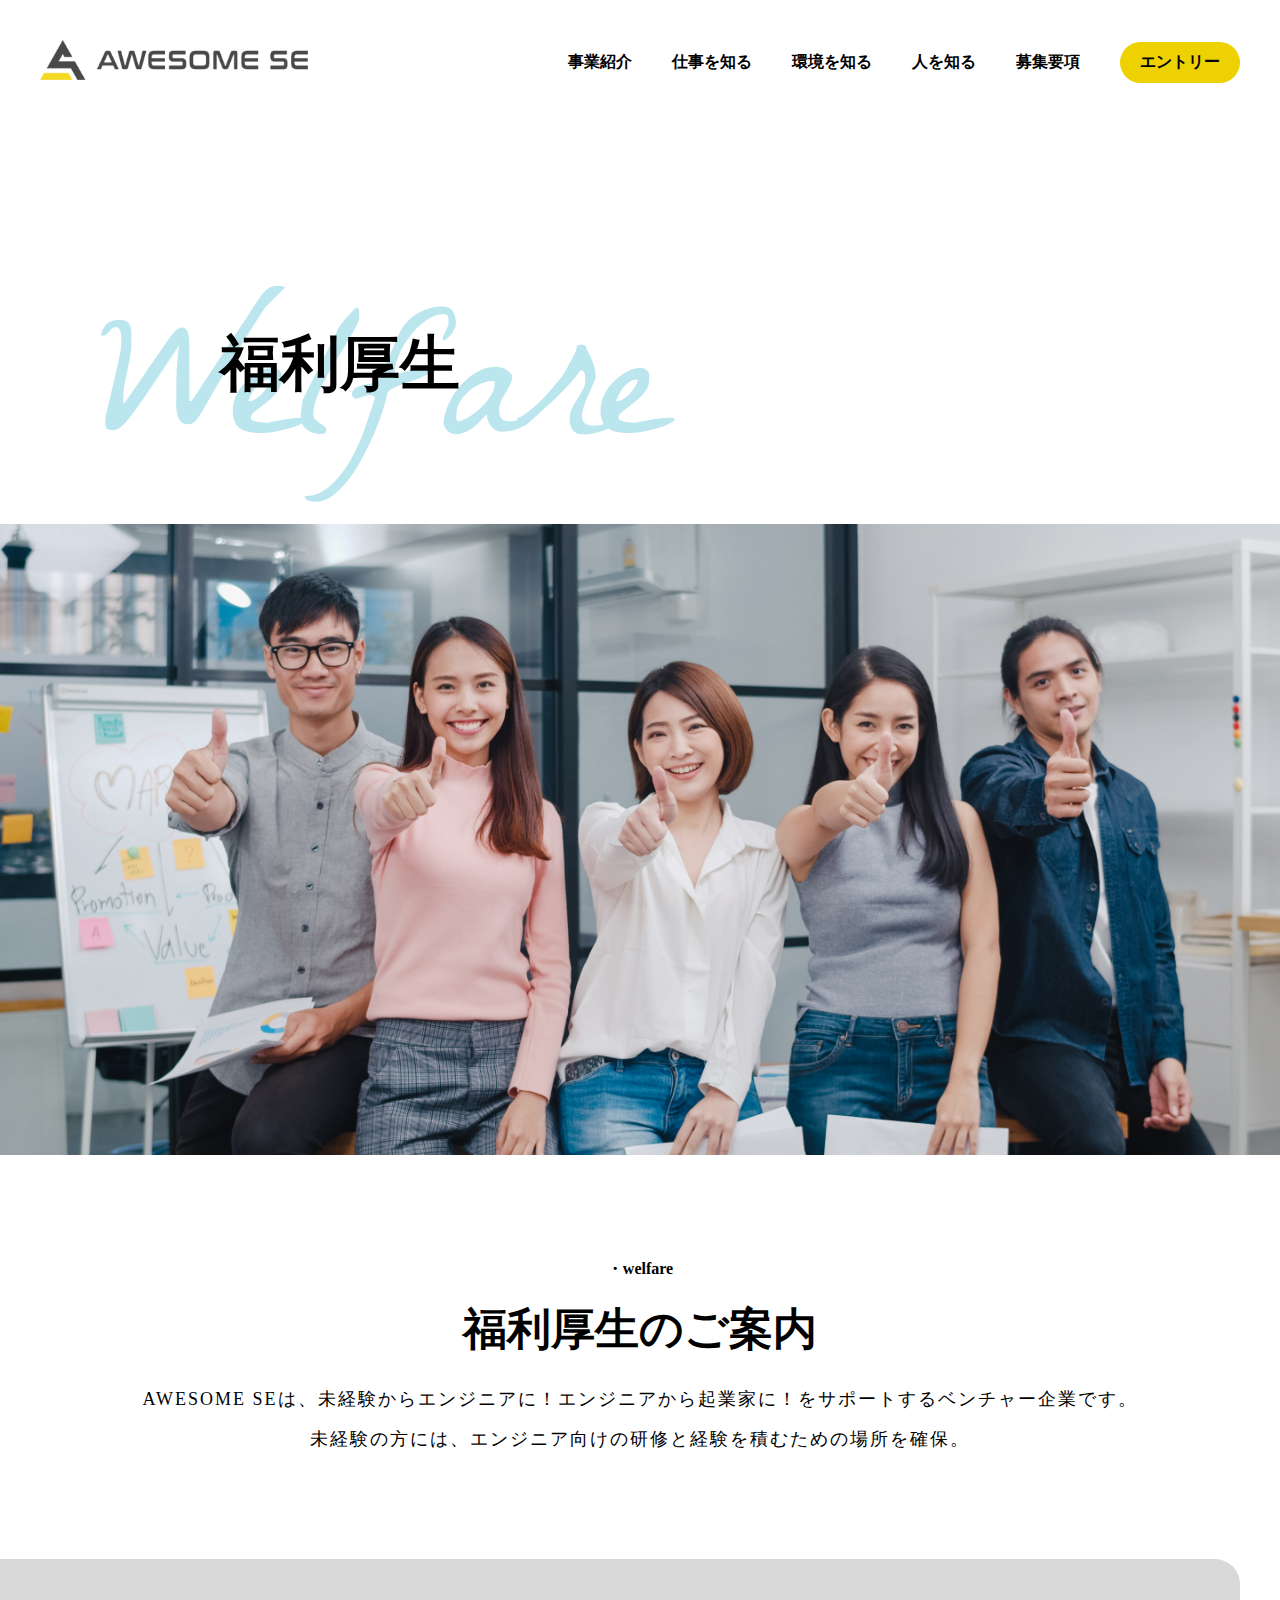
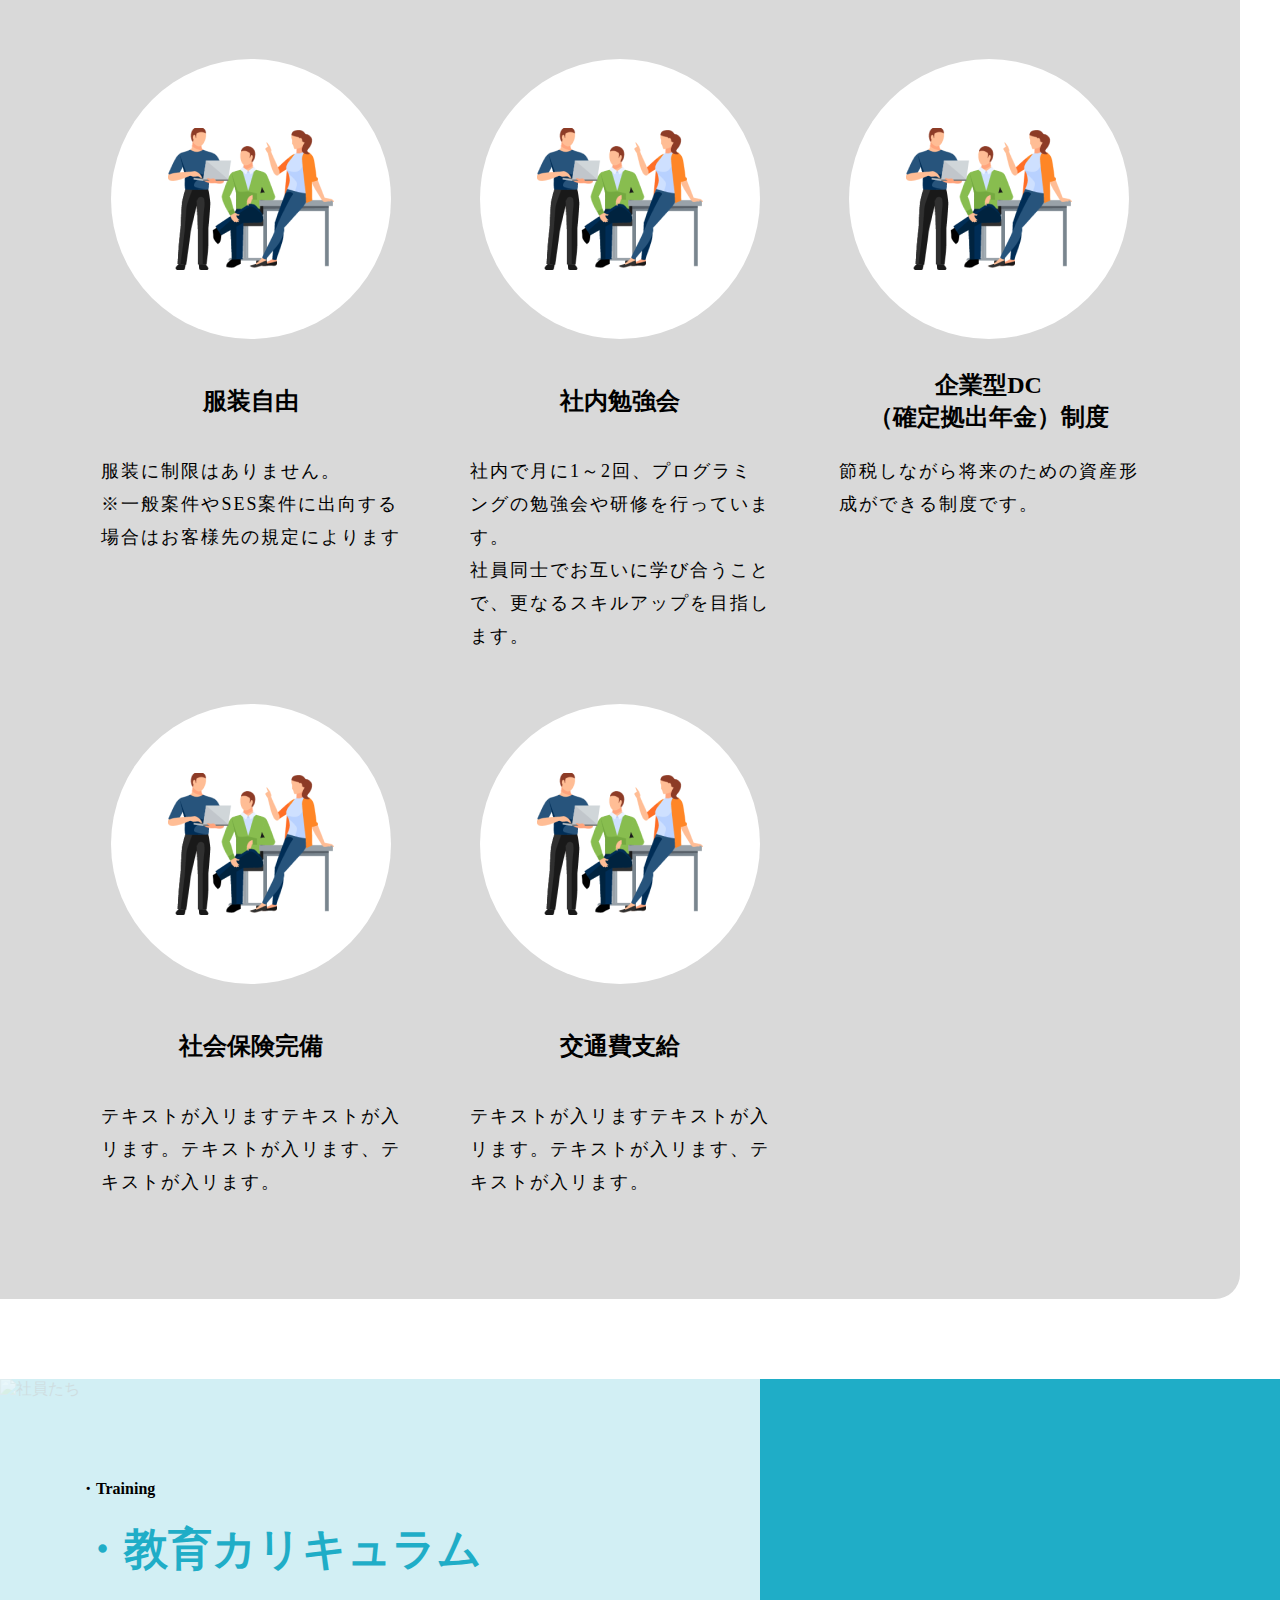
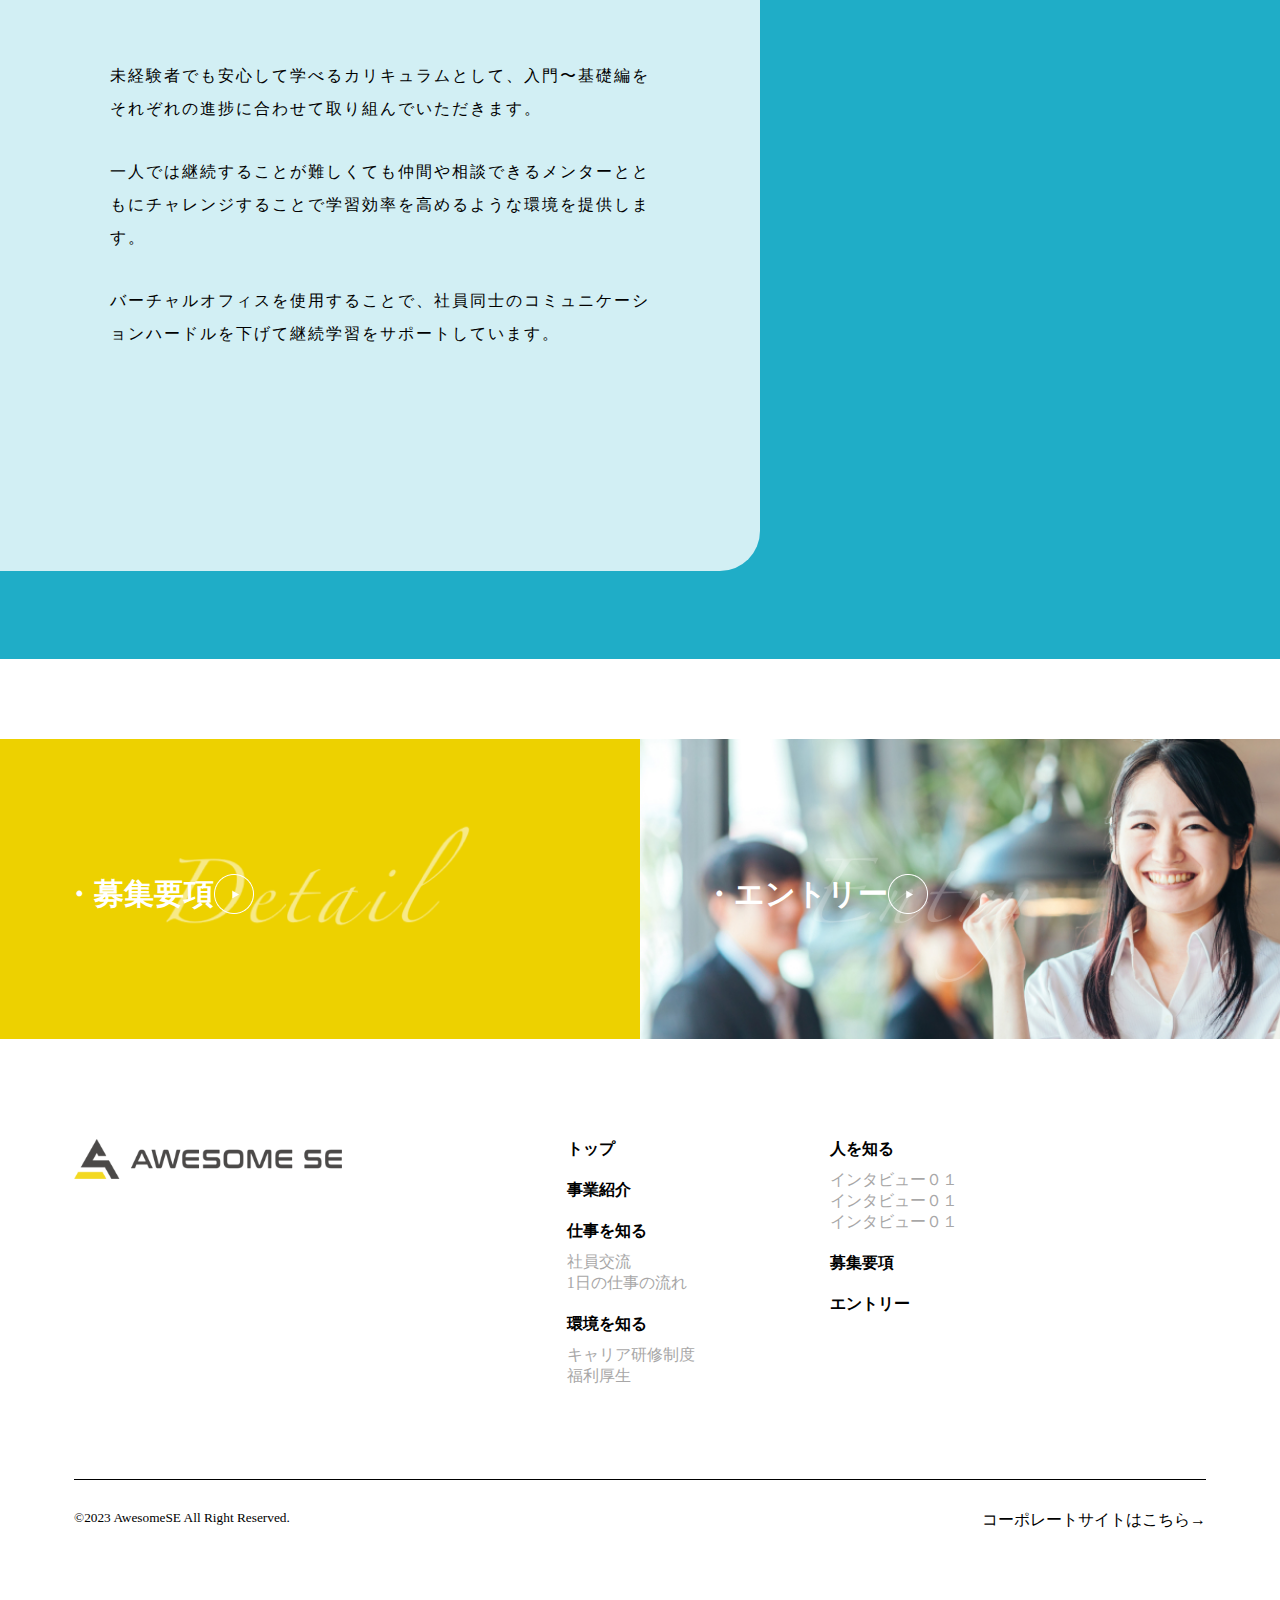
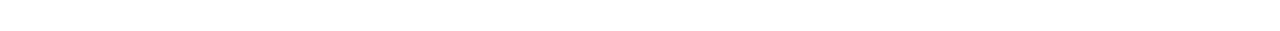
==== index.html @ df87c120 "Rename html file" ====
<!DOCTYPE html>
<html lang="ja">

  <head>
    <meta charset="UTF-8">
    <meta http-equiv="X-UA-Compatible" content="IE=edge">
    <meta name="viewport" content="width=device-width, initial-scale=1.0">
    <link rel="stylesheet" href="./welfare.css">
    <title>福利厚生</title>
  </head>

  <body>
    <header class="header">
      <div class="header-iconWrap">
        <div class="header-icon hidden-sp">
          <img class="header-iconImg" src="./img/logo-wide.png" alt="AWESOME SEのロゴ画像">
        </div>
        <div class="header-icon hidden-pc">
          <img class="header-iconImg" src="./img/logo-narrow.png" alt="AWESOME SEのロゴ画像">
        </div>
      </div>
      <nav class="header-nav">
        <ul class="header-navList">
          <li class="header-navListItem"><a href="#" class="link">事業紹介</a></li>
          <li class="header-navListItem"><a href="#" class="link">仕事を知る</a></li>
          <li class="header-navListItem"><a href="#" class="link">環境を知る</a></li>
          <li class="header-navListItem"><a href="#" class="link">人を知る</a></li>
          <li class="header-navListItem"><a href="#" class="link">募集要項</a></li>
          <li class="header-navListItem"><a href="#" class="link">エントリー</a></li>
        </ul>
      </nav>
    </header>
    <main>
      <div class="title">
        <div class="title-logo">
          <img class="title-logoImg" src="./img/Welfare-title.png" alt="welfare">
        </div>
        <h1 class="title-text">福利厚生</h1>
      </div>
      <div class="hero">
        <img class="hero-img" src="./img/top-picture.jpg" alt="いいねをする男女">
      </div>

      <div class="container">

        <!-- 福利厚生のご案内 -->
        <div class="content">
          <div class="content-textArea">
            <p class="content-subTitle">・welfare</p>
            <h2 class="content-title">福利厚生のご案内</h2>
            <p class="content-text">
              AWESOME SEは、未経験からエンジニアに！エンジニアから起業家に！をサポートするベンチャー企業です。<br>
              <span class="hidden-sp">未経験の方には、エンジニア向けの研修と経験を積むための場所を確保。</span>
            </p>
          </div>

          <div class="columns">
            <div class="columns-item">
              <div class="columns-itemWrap">
                <div class="columns-itemImgArea">
                  <img class="columns-itemImg" src="./img/icon1.png" alt="イラストアイコン">
                </div>
                <h3 class="columns-itemTitle">服装自由</h3>
                <p class="columns-itemText">服装に制限はありません。<br>※一般案件やSES案件に出向する場合はお客様先の規定によります</p>
              </div>
            </div>

            <div class="columns-item">
              <div class="columns-itemWrap">
                <div class="columns-itemImgArea">
                  <img class="columns-itemImg" src="./img/icon1.png" alt="イラストアイコン">
                </div>
                <h3 class="columns-itemTitle">社内勉強会</h3>
                <p class="columns-itemText">社内で月に1～2回、プログラミングの勉強会や研修を行っています。<br>社員同士でお互いに学び合うことで、更なるスキルアップを目指します。</p>
              </div>
            </div>

            <div class="columns-item">
              <div class="columns-itemWrap">
                <div class="columns-itemImgArea">
                  <img class="columns-itemImg" src="./img/icon1.png" alt="イラストアイコン">
                </div>
                <h3 class="columns-itemTitle">企業型DC<br>（確定拠出年金）制度</h3>
                <p class="columns-itemText">節税しながら将来のための資産形成ができる制度です。</p>
              </div>
            </div>

            <div class="columns-item">
              <div class="columns-itemWrap">
                <div class="columns-itemImgArea">
                  <img class="columns-itemImg" src="./img/icon1.png" alt="イラストアイコン">
                </div>
                <h3 class="columns-itemTitle">社会保険完備</h3>
                <p class="columns-itemText">テキストが入リますテキストが入リます。テキストが入リます、テキストが入リます。</p>
              </div>
            </div>

            <div class="columns-item">
              <div class="columns-itemWrap">
                <div class="columns-itemImgArea">
                  <img class="columns-itemImg" src="./img/icon1.png" alt="イラストアイコン">
                </div>
                <h3 class="columns-itemTitle">交通費支給</h3>
                <p class="columns-itemText">テキストが入リますテキストが入リます。テキストが入リます、テキストが入リます。</p>
              </div>
            </div>

            <div class="columns-item">
            </div>

          </div>
        </div>

        <!-- 教育カリキュラム -->
        <div class="content">
          <div class="content-textArea">
            <p class="content-subTitle">・Training</p>
            <h2 class="content-title">・教育カリキュラム</h2>
            <div class="content-text">
              <p class="content-textLine">
                未経験者でも安心して学べるカリキュラムとして、入門〜基礎編をそれぞれの進捗に合わせて取り組んでいただきます。
              </p>
              <p class="content-textLine">
                一人では継続することが難しくても仲間や相談できるメンターとともにチャレンジすることで学習効率を高めるような環境を提供します。
              </p>
              <p class="content-textLine">
                バーチャルオフィスを使用することで、社員同士のコミュニケーションハードルを下げて継続学習をサポートしています。
              </p>
            </div>
          </div>

          <div class="content-photoArea">
            <img class="content-photo" src="./img/employees.jpg" alt="社員たち">
          </div>
        </div>

      </div>

      <!-- バナーゾーン -->
      <div class="bannerWrap">
        <div class="banner-item">
          <div class="banner-logo">
            <img src="./img/Detail.png" alt="Detail">
          </div>
          <div class="banner-detail">
            <p class="banner-title">・募集要項</p>
            <div class="banner-bottun">
              <img src="./img/playButton.png" alt="再生ボタン">
            </div>
          </div>
        </div>

        <div class="banner-item">
          <div class="banner-logo">
            <img src="./img/Entry.png" alt="Entry">
          </div>
          <div class="banner-detail">
            <p class="banner-title">・エントリー</p>
            <div class="banner-bottun">
              <img src="./img/playButton.png" alt="再生ボタン">
            </div>
          </div>
        </div>
      </div>

    </main>

    <footer class="footer">
      <div class="footer-itemWrap">
        <div class="footer-icon">
          <img class="footer-iconImg" src="./img/logo-wide.png" alt="企業ロゴ">
        </div>
        <p class="hidden-pc footer-text">AWESOME SE RECRUIT</p>
        <div class="footer-nav">
          <ul class="footer-navList">
            <li class="footer-navListItem hidden-sp">トップ</li>
            <li class="footer-navListItem">事業紹介</li>
            <li class="footer-navListItem">
              仕事を知る
              <p class="footer-navListItemDetail"><span class="hidden-pc">-</span>社員交流</p>
              <p class="footer-navListItemDetail"><span class="hidden-pc">-</span>1日の仕事の流れ</p>
            </li>
            <li class="footer-navListItem">
              環境を知る
              <p class="footer-navListItemDetail hidden-sp">キャリア研修制度</p>
              <p class="footer-navListItemDetail hidden-sp">福利厚生</p>
            </li>

            <li class="footer-navListItem">
              人を知る
              <p class="footer-navListItemDetail hidden-sp">インタビュー０１</p>
              <p class="footer-navListItemDetail hidden-sp">インタビュー０１</p>
              <p class="footer-navListItemDetail hidden-sp">インタビュー０１</p>
            </li>
            <li class="footer-navListItem">募集要項</li>
            <li class="footer-navListItem">エントリー</li>
          </ul>
        </div>
      </div>
      <div class="footer-itemWrap">
        <small class="footer-item">&copy;2023 AwesomeSE All Right Reserved.</small>
        <p class="footer-item">コーポレートサイトはこちら→</p>
      </div>
    </footer>
  </body>

</html>
---- welfare.css ----
* {
  margin: 0;
  box-sizing: border-box;
}

.header {
  display: flex;
  justify-content: space-between;
  align-items: center;
  width: 100%;
}

.link {
  text-decoration: none;
  color: inherit;
}

/* タイトル */
.title {
  position: relative;
}

.title-logo {
  position: absolute;
}

.title-text {
  position: absolute;
}

.hero,
.hero-img {
  width: 100%;
  height: auto;
}

/* 福利厚生 */
.content-subTitle {
  font-weight: bold;
  font-size: 16px;
}

.content:first-child .content-textArea .content-text {
  letter-spacing: 2px;
}

.columns {
  background-color: #D9D9D9;
  display: flex;
  flex-wrap: wrap;
  justify-content: space-around;
}

.columns-itemImgArea {
  width: 280px;
  height: 280px;
  background-color: #FFF;
  border-radius: 140px;
  display: flex;
  align-items: center;
  margin: 0 auto;
}

.columns-itemImg {
  margin: 0 auto;
}

.columns-itemTitle {
  display: flex;
  font-size: 24px;
  text-align: center;
  justify-content: center;
  align-items: center;
  margin-top: 28px;
  height: 68px;
}

.columns-itemText {
  margin-top: 20px;
  font-size: 18px;
  line-height: 33px;
  letter-spacing: 2px;
}

/* 教育カリキュラム */
.content:last-child .content-photoArea {
  background-color: #1FADC7;
  width: 100%;
}

.content-photo {
  opacity: 0.5;
  display: block;
}

.content:last-child .content-textArea .content-title {
  color: #1FADC7;
}

.content:last-child .content-textArea .content-text {
  font-size: 16px;
  line-height: 33px;
  letter-spacing: 2px;
}

.content-textLine {
  margin-top: 30px;
}

.content-textLine:first-child {
  margin-top: 0;
}

/* バナー */
.bannerWrap {
  overflow: hidden;
}

.banner-item {
  color: #FFF;
  font-weight: bold;
  height: 300px;
  position: relative;
  overflow: hidden;
}

.banner-logo {
  position: absolute;
  top: 25%;
  left: 25%;

}

.banner-detail {
  display: flex;
  position: absolute;
  top: 45%;
  left: 10%;
}

.banner-item:first-child {
  background-color: #EDD100;
}

.banner-item:last-child {
  position: relative;
  background-image: url(./img/woman.jpg);
  background-repeat: no-repeat;
  background-size: cover;
}

/* フッター */
.footer {
  margin: 0 auto;
}

.footer-navList {
  list-style: none;
  display: flex;
  flex-direction: column;
  flex-wrap: wrap;
}

.footer-navListItem {
  font-weight: bold;
}

.footer-navListItemDetail {
  font-weight: normal;
  color: #A8A7A7;
}

@media screen and (min-width: 769px) {

  /* ヘッダー部分 */
  .hidden-pc {
    display: none;
  }

  .header {
    padding: 40px 40px;
  }

  .header-nav {
    font-weight: bold;
  }

  .header-navList {
    display: flex;
    list-style: none;
    align-items: center;
  }

  .header-navListItem {
    margin-left: 40px;
  }

  .header-navListItem:last-child {
    background-color: #EDD100;
    padding: 10px 20px;
    text-align: center;
    border-radius: 35px;
  }

  .header-navListItem .link:hover {
    color: #EDD100;
  }

  .header-navListItem:last-child .link:hover {
    color: #a0a0a0;
  }

  /* タイトル部分 */
  .title {
    height: 400px;
  }

  .title-logo {
    top: 160px;
    left: 100px;
  }

  .title-text {
    top: 200px;
    left: 220px;
    font-size: 60px;
  }


  /* 福利厚生のご案内 */
  .content:first-child .content-textArea {
    text-align: center;
    margin-top: 100px;
    padding: 0 40px;
  }

  .content-title {
    margin-top: 20px;
    font-size: 44px;
  }

  .content:first-child .content-textArea .content-text {
    margin-top: 20px;
    font-size: 18px;
    line-height: 40px;
  }

  /* 福利厚生紹介 */
  .columns {
    margin: 100px 40px 0 0;
    border-radius: 0 25px 25px 0;
    padding: 100px 80px;
    column-gap: 2vw;
    row-gap: 4vw;
  }

  .columns-item {
    width: 300px;
  }

  /* 教育カリキュラム */
  .content:last-child {
    position: relative;
    height: 880px;
    margin-top: 80px;
  }

  .content:last-child .content-photoArea {
    position: absolute;
    z-index: 10;
    height: 100%;
  }

  .content-photo {
    height: 100%;
    width: 100%;
    object-fit: cover;
  }

  .content:last-child .content-textArea {
    position: absolute;
    z-index: 20;
    background-color: rgb(255, 255, 255, 0.8);
    border-radius: 0 0 40px 0;
    height: 90%;
    width: 760px;
    padding: 100px 80px;
  }

  .content:last-child .content-textArea .content-text {
    margin: 80px auto;
    width: 90%;
  }

  /* バナー */
  .bannerWrap {
    display: flex;
    width: 100%;
    margin-top: 80px;
  }

  .banner-item {
    width: 50%;
    font-size: 30px;
  }

  /* フッター */
  .footer {
    width: 90%;
    padding: 100px 10px;
  }

  .footer-itemWrap {
    display: flex;
  }

  .footer-itemWrap:first-child,
  .footer-nav,
  .footer-navList {
    height: 340px;
  }

  .footer-navList {
    row-gap: 20px;
  }

  .footer-navListItem {
    font-size: 16px;
  }

  .footer-navListItemDetail {
    font-size: 16px;
  }

  .footer-navListItemDetail:first-child {
    margin-top: 10px;
  }

  .footer-icon {
    width: 40%;
  }

  .footer-nav {
    width: 50%;
  }

  .footer-itemWrap:last-child {
    border-top: 1px solid #000;
    justify-content: space-between;
    padding-top: 30px;
  }

}

@media screen and (max-width: 768px) {

  /* ヘッダー */
  .header {
    height: 100px;
    overflow: hidden;
  }

  .hidden-sp {
    display: none;
  }

  .header-iconWrap {
    width: 30%;
  }

  .header-icon {
    width: 80%;
    text-align: center;
  }

  .header-iconImg {
    margin: 0 auto;
    width: 70%;
  }

  .header-nav {
    border-top: #EDD100 solid 2px;
    width: 80%;
  }

  /* タイトル */
  .title {
    height: 50vw;
  }

  .title-logo {
    width: 60%;
    top: 20vw;
    left: 20vw;
  }

  .title-logoImg {
    width: 100%;
  }

  .title-text {
    font-size: 36px;
    top: 24vw;
    left: 16vw;
  }

  /* 福利厚生のご案内 */
  .content:first-child {
    padding-top: 68px;
  }

  .content:first-child .content-textArea .content-subTitle {
    text-align: center;
  }

  .content-title {
    margin-top: 32px;
  }

  .content:first-child .content-textArea .content-title {
    text-align: center;
  }

  .content:first-child .content-title {
    font-size: 24px;
  }

  .content:first-child .content-textArea .content-text {
    width: 90%;
    margin: 0 auto;
    margin-top: 32px;
    font-size: 16px;
    line-height: 32px;
  }

  /* 福利厚生紹介 */
  .columns {
    width: 95%;
    border-radius: 0 25px 0 0;
    margin-top: 68px;
    padding: 100px 40px;
    row-gap: 20vw;
  }

  /* 教育カリキュラム */
  .content:last-child {
    background-color: #D9D9D9;
  }

  .content:last-child .content-title {
    font-size: 32px;
  }

  .content:last-child .content-textArea {
    width: 95%;
    background-color: #FFF;
    padding: 60px 40px;
  }

  .content:last-child .content-textArea .content-text {
    margin: 0 auto;
    margin-top: 30px;
  }

  .content-photoArea .content-photo {
    width: 100%;
  }

  /* バナー */
  .bannerWrap {
    font-size: 24px;
  }


  /* フッター */
  .footer {
    margin-top: 80px;
  }

  .footer-itemWrap {
    width: 90%;
    margin: 0 auto;
  }

  .footer-icon {
    display: flex;
    justify-content: center;
  }

  .footer-text {
    font-weight: bold;
    font-size: 12px;
    color: #EDD100;
    text-align: center;
    margin-top: 20px;
  }

  .footer-nav {
    margin-top: 60px;
  }

  .footer-navListItem {
    font-size: 13px;
  }

  .footer-navListItemDetail {
    font-size: 10px;
    margin-top: 4px;
  }

}
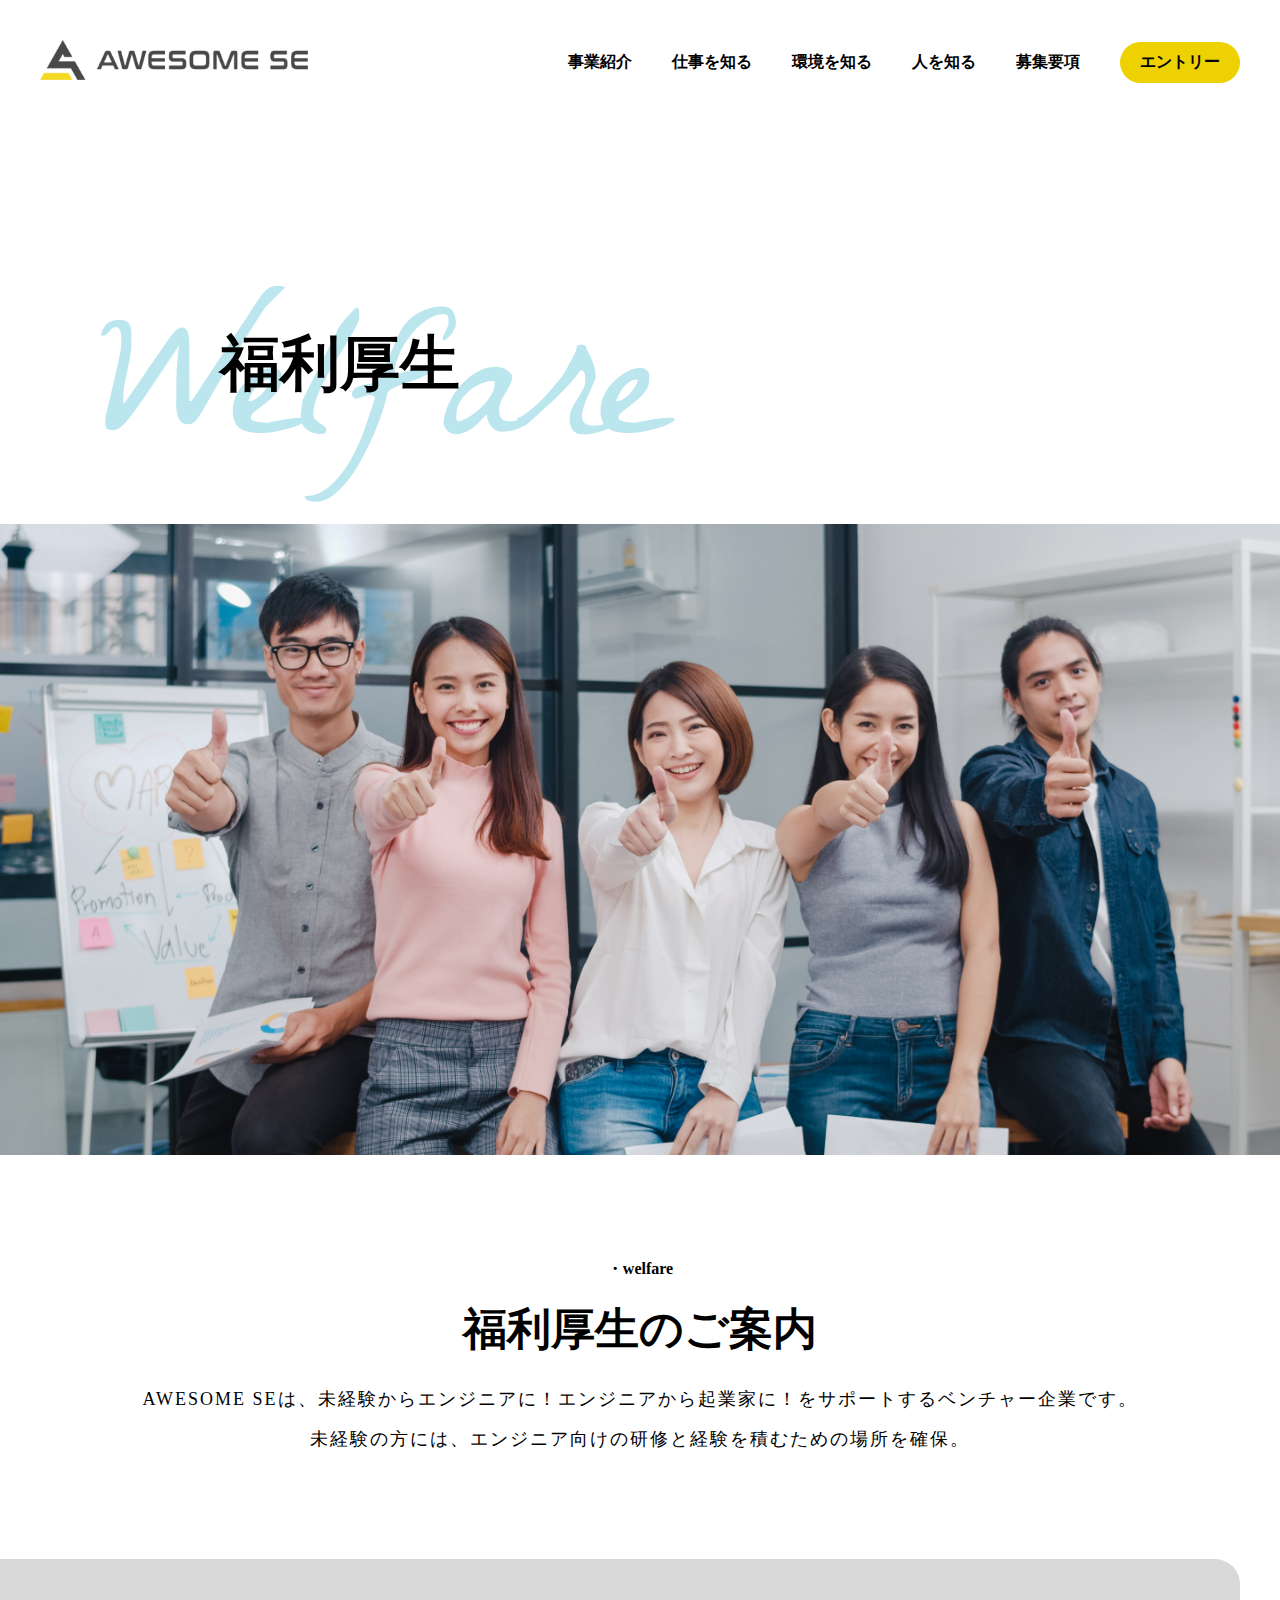
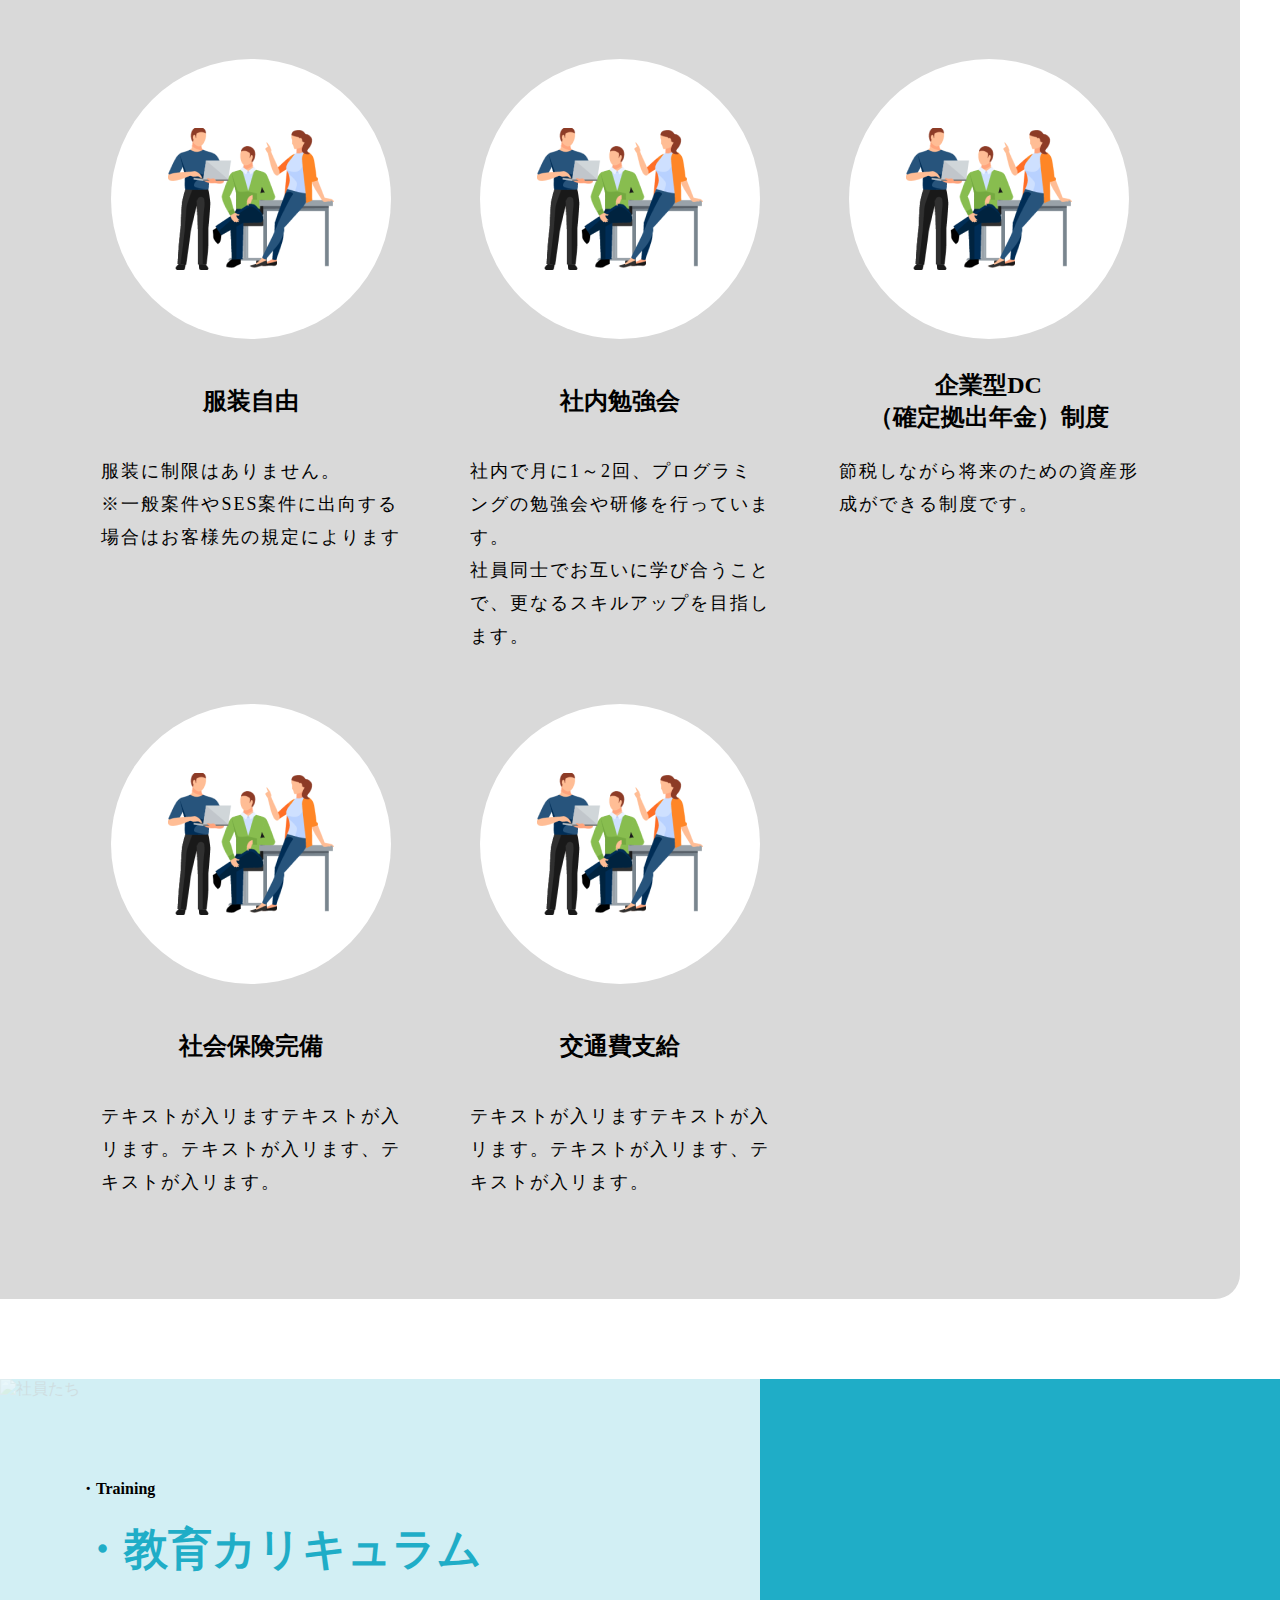
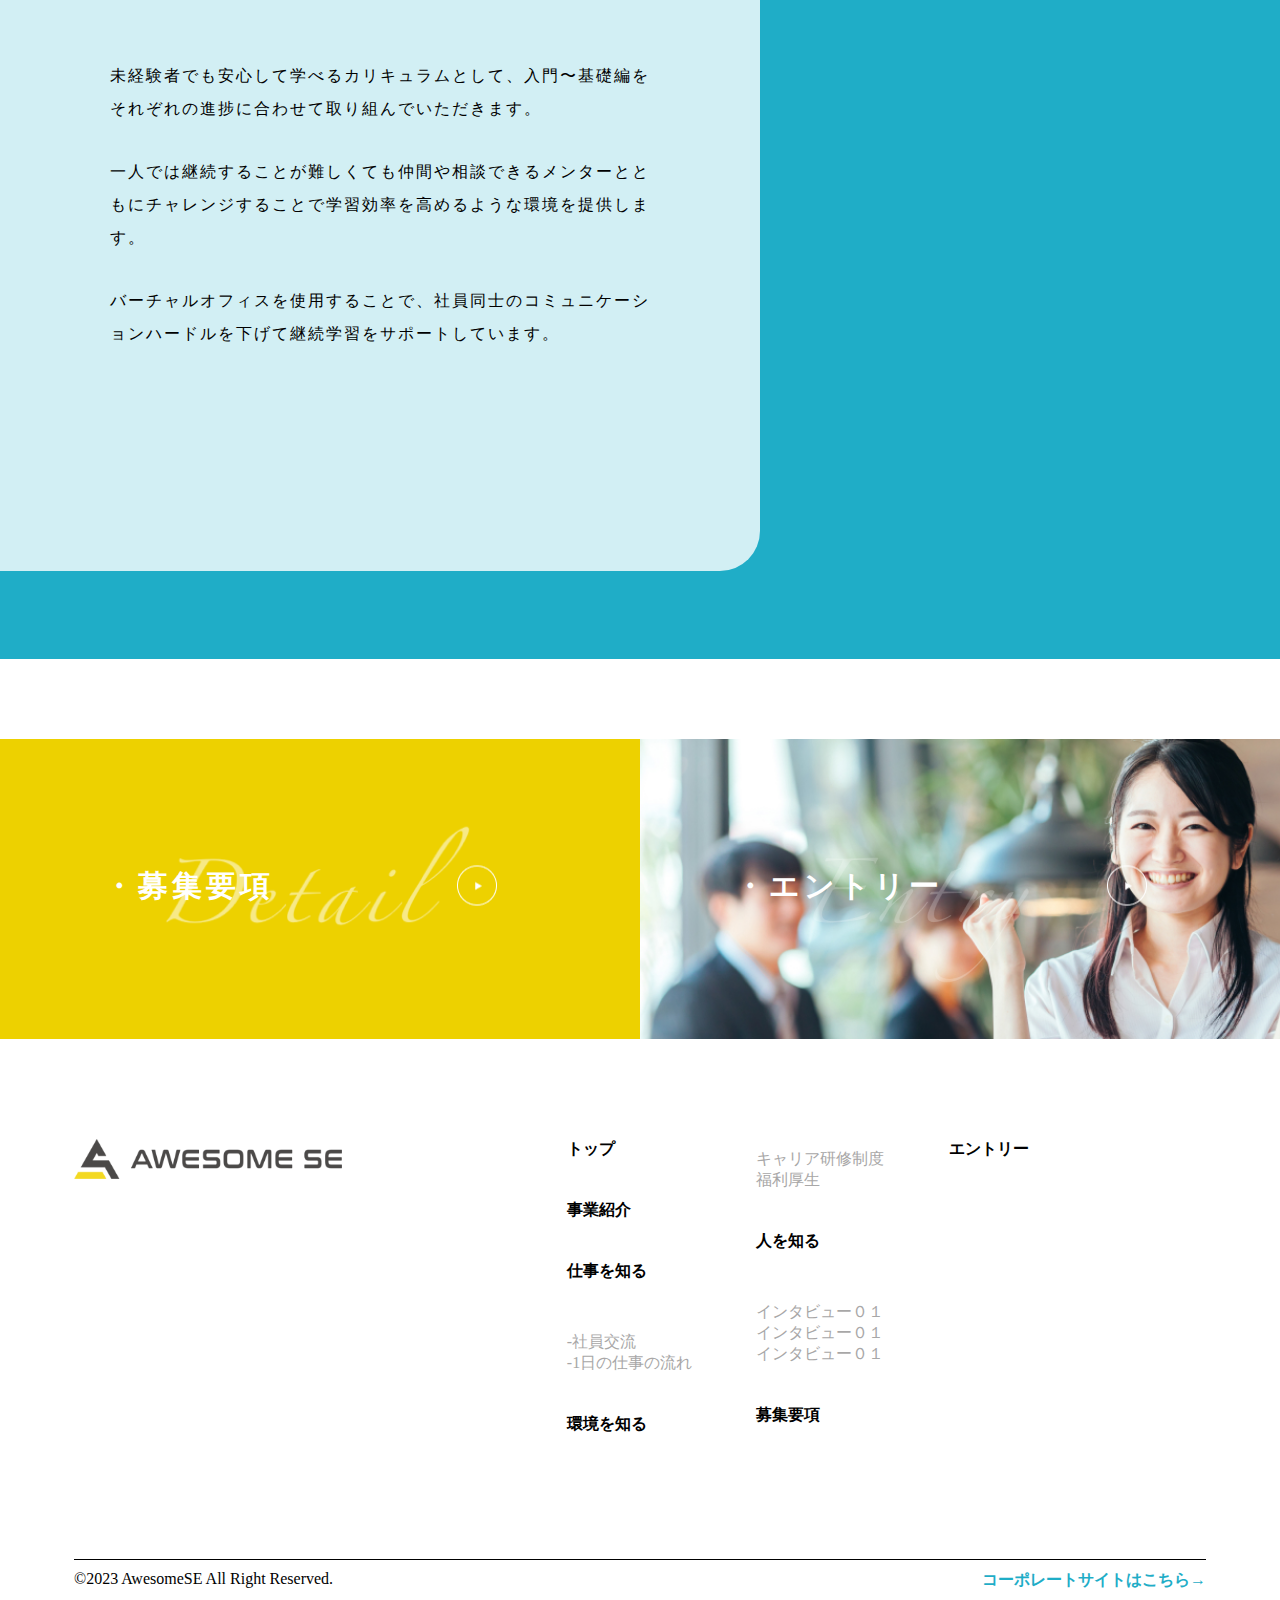
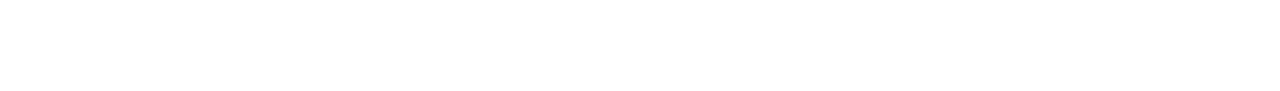
==== commit 14d5912c: "HTMLファイル一部修正、SP用CSSの記述追加" ====
--- a/index.html
+++ b/index.html
@@ -171,35 +171,59 @@
           <img class="footer-iconImg" src="./img/logo-wide.png" alt="企業ロゴ">
         </div>
         <p class="hidden-pc footer-text">AWESOME SE RECRUIT</p>
+
         <div class="footer-nav">
           <ul class="footer-navList">
-            <li class="footer-navListItem hidden-sp">トップ</li>
-            <li class="footer-navListItem">事業紹介</li>
-            <li class="footer-navListItem">
-              仕事を知る
-              <p class="footer-navListItemDetail"><span class="hidden-pc">-</span>社員交流</p>
-              <p class="footer-navListItemDetail"><span class="hidden-pc">-</span>1日の仕事の流れ</p>
-            </li>
-            <li class="footer-navListItem">
-              環境を知る
-              <p class="footer-navListItemDetail hidden-sp">キャリア研修制度</p>
-              <p class="footer-navListItemDetail hidden-sp">福利厚生</p>
-            </li>
-
-            <li class="footer-navListItem">
-              人を知る
-              <p class="footer-navListItemDetail hidden-sp">インタビュー０１</p>
-              <p class="footer-navListItemDetail hidden-sp">インタビュー０１</p>
-              <p class="footer-navListItemDetail hidden-sp">インタビュー０１</p>
-            </li>
-            <li class="footer-navListItem">募集要項</li>
-            <li class="footer-navListItem">エントリー</li>
+
+            <li class="footer-navListItemWrap">
+              <a class="footer-navListItem hidden-sp" href="#">トップ</a>
+            </li>
+            <li class="footer-navListItemWrap">
+              <a class="footer-navListItem" href="#">事業紹介</a>
+              <div class="footer-navListIcon hidden-pc">&gt;</div>
+            </li>
+            <li class="footer-navListItemWrap">
+              <a class="footer-navListItem" href="#">仕事を知る</a>
+              <div class="footer-navListIcon hidden-pc">&gt;</div>
+            </li>
+            <div class="footer-navListDetail">
+              <a class="footer-navListDetailItem"><span>-</span>社員交流</a>
+              <a class="footer-navListDetailItem"><span>-</span>1日の仕事の流れ</a>
+            </div>
+
+            <li class="footer-navListItemWrap">
+              <a class="footer-navListItem" href="#">環境を知る</a>
+              <div class="footer-navListIcon hidden-pc">&gt;</div>
+            </li>
+            <div class="footer-navListDetail hidden-sp">
+              <a class="footer-navListDetailItem">キャリア研修制度</a>
+              <a class="footer-navListDetailItem">福利厚生</a>
+            </div>
+
+            <li class="footer-navListItemWrap">
+              <a class="footer-navListItem" href="#">人を知る</a>
+              <div class="footer-navListIcon hidden-pc">&gt;</div>
+            </li>
+            <div class="footer-navListDetail hidden-sp">
+              <a class="footer-navListDetailItem">インタビュー０１</a>
+              <a class="footer-navListDetailItem">インタビュー０１</a>
+              <a class="footer-navListDetailItem">インタビュー０１</a>
+            </div>
+
+            <li class="footer-navListItemWrap">
+              <a class="footer-navListItem" href="#">募集要項</a>
+              <div class="footer-navListIcon hidden-pc">&gt;</div>
+            </li>
+            <li class="footer-navListItemWrap">
+              <a class="footer-navListItem" href="#">エントリー</a>
+              <div class="footer-navListIcon hidden-pc">&gt;</div>
+            </li>
           </ul>
         </div>
       </div>
       <div class="footer-itemWrap">
         <small class="footer-item">&copy;2023 AwesomeSE All Right Reserved.</small>
-        <p class="footer-item">コーポレートサイトはこちら→</p>
+        <a class="footer-item" href="#">コーポレートサイトはこちら→</a>
       </div>
     </footer>
   </body>
--- a/welfare.css
+++ b/welfare.css
@@ -1,18 +1,18 @@
 * {
   margin: 0;
   box-sizing: border-box;
-}
+  text-decoration: none;
+  list-style: none;
+  color: inherit;
+}
+
+
 
 .header {
   display: flex;
   justify-content: space-between;
   align-items: center;
   width: 100%;
-}
-
-.link {
-  text-decoration: none;
-  color: inherit;
 }
 
 /* タイトル */
@@ -119,23 +119,24 @@
 .banner-item {
   color: #FFF;
   font-weight: bold;
-  height: 300px;
   position: relative;
   overflow: hidden;
 }
 
 .banner-logo {
   position: absolute;
-  top: 25%;
-  left: 25%;
-
 }
 
 .banner-detail {
   display: flex;
   position: absolute;
-  top: 45%;
-  left: 10%;
+  width: 90%;
+  justify-content: space-around;
+  top: 50%;
+  left: 2%;
+  transform: translateY(-50%);
+  -webkit-transform: translateY(-50%);
+  -ms-transform: translateY(-50%);
 }
 
 .banner-item:first-child {
@@ -161,13 +162,27 @@
   flex-wrap: wrap;
 }
 
+.footer-navListItem:hover,
+.footer-navListDetailItem:hover {
+  text-decoration: underline;
+}
+
 .footer-navListItem {
   font-weight: bold;
 }
 
-.footer-navListItemDetail {
+.footer-navListDetail {
   font-weight: normal;
   color: #A8A7A7;
+}
+
+.footer-item:first-child {
+  font-size: 16px;
+}
+
+.footer-item:last-child {
+  font-weight: bold;
+  color: #1FADC7;
 }
 
 @media screen and (min-width: 769px) {
@@ -187,7 +202,7 @@
 
   .header-navList {
     display: flex;
-    list-style: none;
+
     align-items: center;
   }
 
@@ -294,6 +309,7 @@
 
   /* バナー */
   .bannerWrap {
+    letter-spacing: 4px;
     display: flex;
     width: 100%;
     margin-top: 80px;
@@ -302,6 +318,12 @@
   .banner-item {
     width: 50%;
     font-size: 30px;
+    height: 300px;
+  }
+
+  .banner-logo {
+    top: 25%;
+    left: 25%;
   }
 
   /* フッター */
@@ -321,18 +343,19 @@
   }
 
   .footer-navList {
-    row-gap: 20px;
-  }
-
-  .footer-navListItem {
+    row-gap: 40px;
+  }
+
+  .footer-navListItemWrap {
+    display: block;
     font-size: 16px;
   }
 
-  .footer-navListItemDetail {
-    font-size: 16px;
-  }
-
-  .footer-navListItemDetail:first-child {
+  .footer-navListDetailItem {
+    display: block;
+  }
+
+  .footer-navListDetailItem:first-child {
     margin-top: 10px;
   }
 
@@ -347,7 +370,12 @@
   .footer-itemWrap:last-child {
     border-top: 1px solid #000;
     justify-content: space-between;
-    padding-top: 30px;
+    padding-top: 10px;
+    margin-top: 80px;
+  }
+
+  .footer-item:last-child:hover {
+    color: #a0a0a0;
   }
 
 }
@@ -357,7 +385,7 @@
   /* ヘッダー */
   .header {
     height: 100px;
-    overflow: hidden;
+    /* overflow: hidden; */
   }
 
   .hidden-sp {
@@ -365,12 +393,15 @@
   }
 
   .header-iconWrap {
-    width: 30%;
+    width: 20%;
+    display: flex;
   }
 
   .header-icon {
-    width: 80%;
+    max-width: 120px;
+    min-width: 70%;
     text-align: center;
+    margin: 0 auto;
   }
 
   .header-iconImg {
@@ -379,8 +410,13 @@
   }
 
   .header-nav {
+    display: block;
     border-top: #EDD100 solid 2px;
     width: 80%;
+  }
+
+  .header-navList {
+    display: none;
   }
 
   /* タイトル */
@@ -404,6 +440,16 @@
     left: 16vw;
   }
 
+  /* ヒーロー画像 */
+  .hero {
+    min-height: 296px;
+  }
+
+  .hero-img {
+    min-height: 296px;
+    object-fit: cover;
+  }
+
   /* 福利厚生のご案内 */
   .content:first-child {
     padding-top: 68px;
@@ -426,7 +472,7 @@
   }
 
   .content:first-child .content-textArea .content-text {
-    width: 90%;
+    width: 88%;
     margin: 0 auto;
     margin-top: 32px;
     font-size: 16px;
@@ -471,14 +517,35 @@
     font-size: 24px;
   }
 
+  .banner-item {
+    height: 180px;
+    font-size: 24px;
+  }
+
+  .banner-item:first-child .banner-logo {
+    top: 46%;
+    left: 50%;
+    transform: translate(-50%, -50%);
+    -webkit-transform: translate(-50%, -50%);
+    -ms-transform: translate(-50%, -50%);
+  }
+
+  .banner-item:last-child .banner-logo {
+    top: 60%;
+    left: 50%;
+    transform: translate(-50%, -50%);
+    -webkit-transform: translate(-50%, -50%);
+    -ms-transform: translate(-50%, -50%);
+  }
+
 
   /* フッター */
   .footer {
-    margin-top: 80px;
+    padding: 80px 0;
   }
 
   .footer-itemWrap {
-    width: 90%;
+    width: 80%;
     margin: 0 auto;
   }
 
@@ -499,13 +566,53 @@
     margin-top: 60px;
   }
 
+  .footer-navList {
+    padding: 0;
+  }
+
+  .footer-navListItemWrap {
+    display: flex;
+    width: 100%;
+    margin: 0 auto;
+    justify-content: space-between;
+    align-items: center;
+    margin-top: 40px;
+  }
+
+
   .footer-navListItem {
     font-size: 13px;
   }
 
-  .footer-navListItemDetail {
+  .footer-navListIcon {
+    color: #A8A7A7;
+    font-size: 13px;
+    transform: rotate(90deg);
+  }
+
+  .footer-navListDetail {
     font-size: 10px;
     margin-top: 4px;
   }
 
+  .footer-navListDetailItem {
+    display: block;
+  }
+
+  .footer-itemWrap:last-child {
+    display: flex;
+    flex-direction: column-reverse;
+    padding: 40px 0 0 0;
+  }
+
+  .footer-item:first-child {
+    color: #A8A7A7;
+    text-align: center;
+    margin-top: 40px;
+  }
+
+  .footer-item:last-child {
+    font-size: 13px;
+  }
+
 }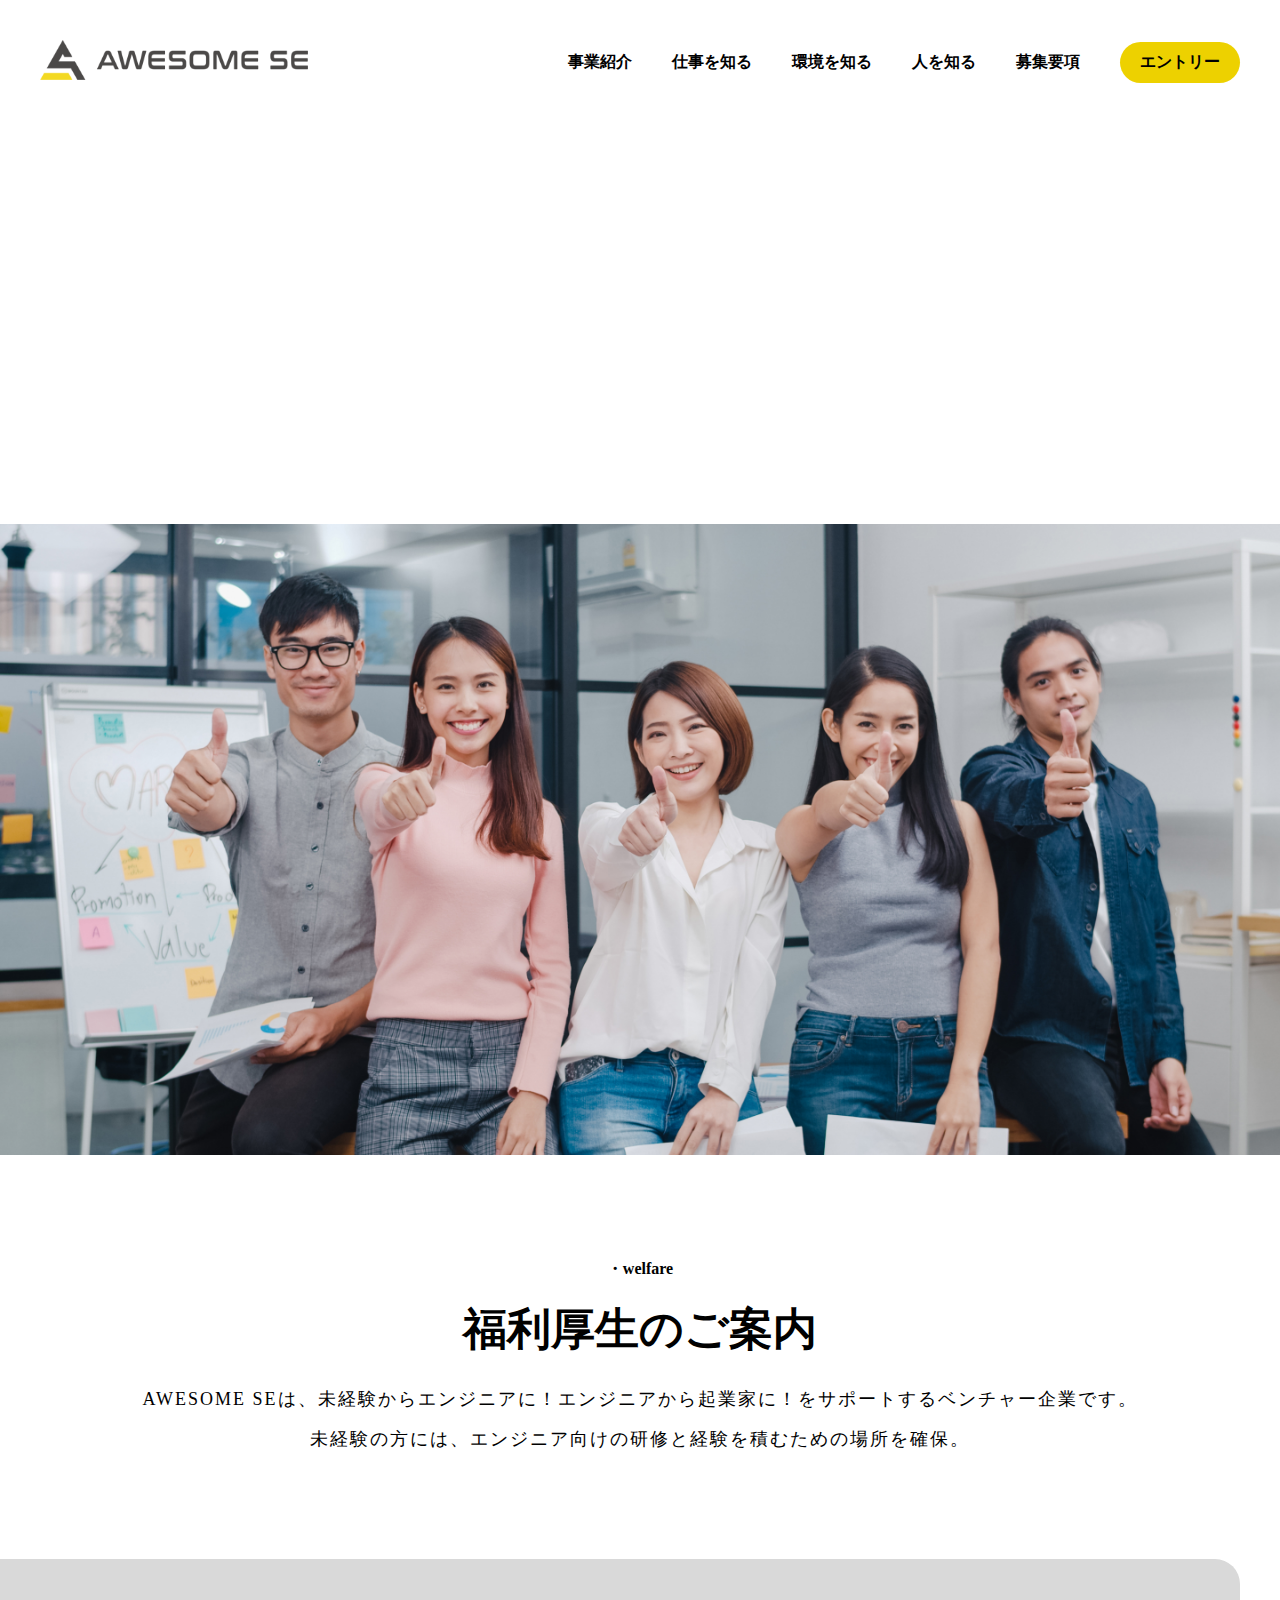
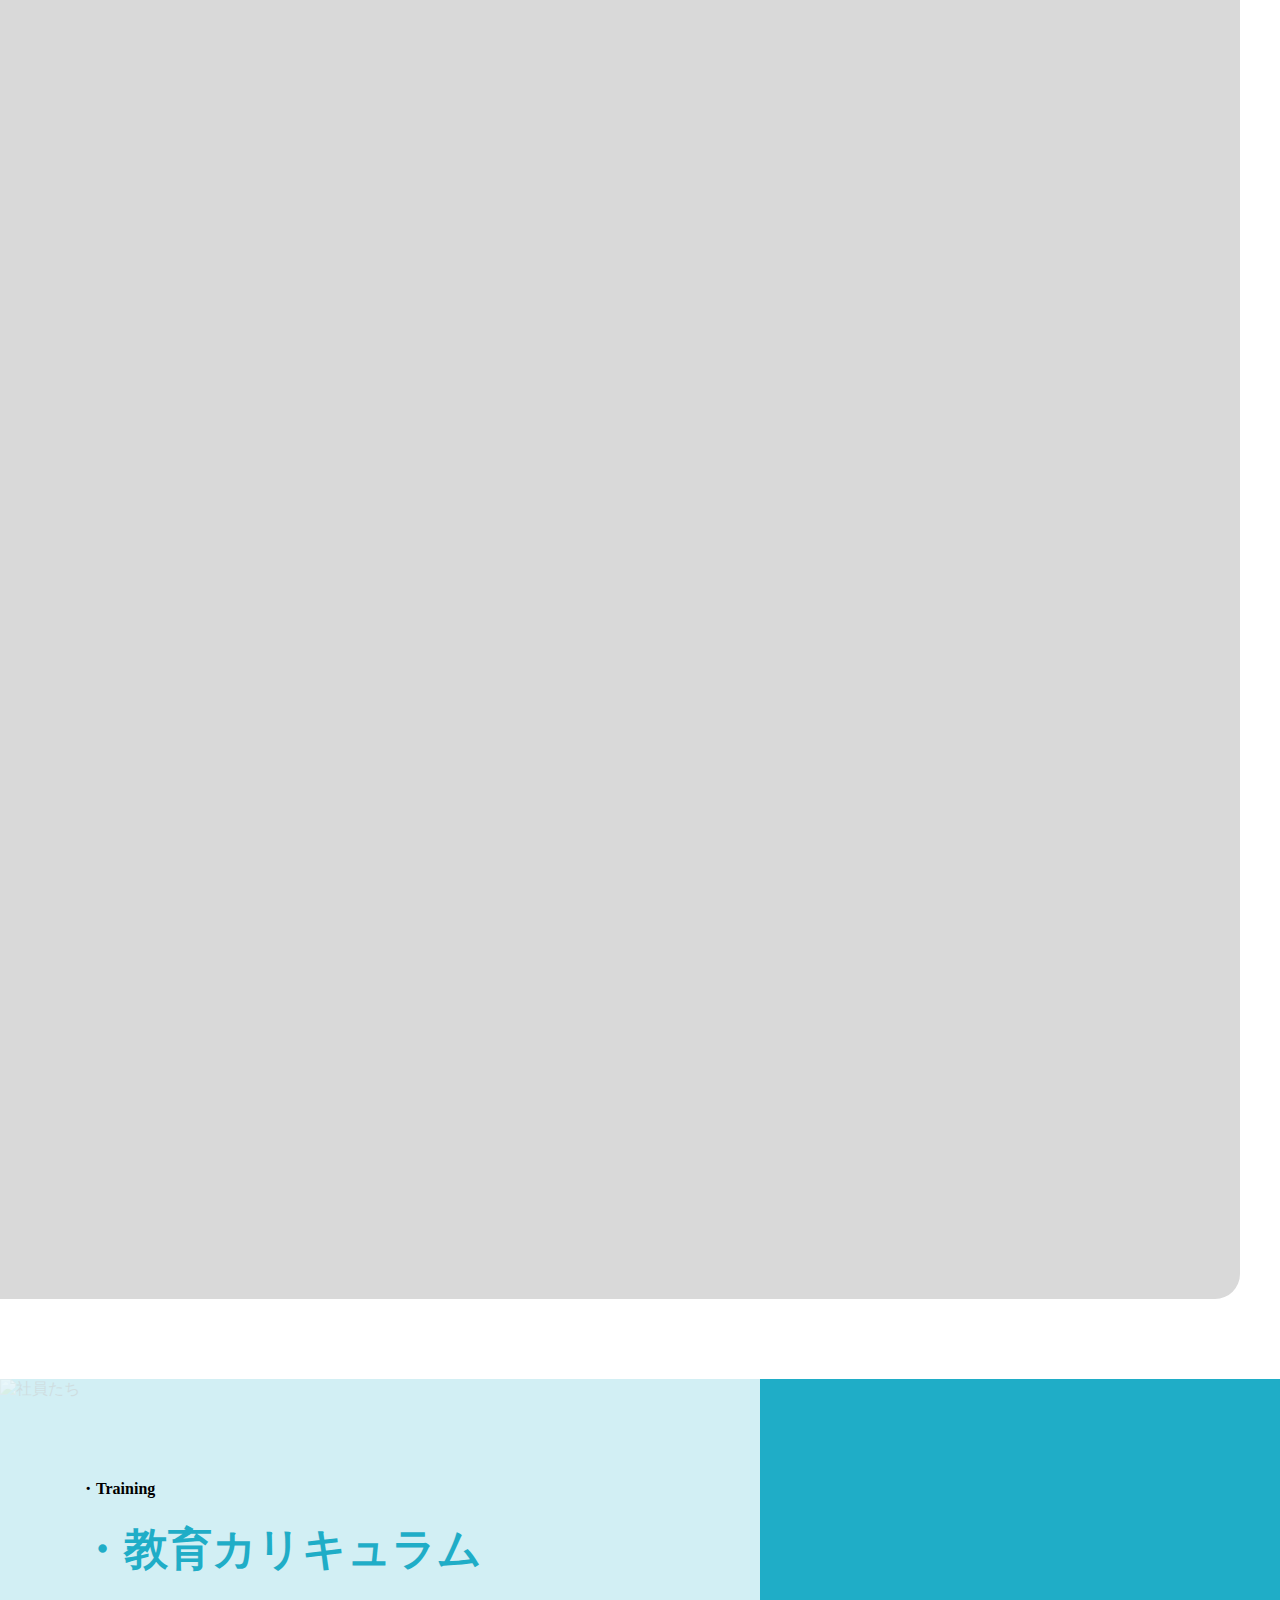
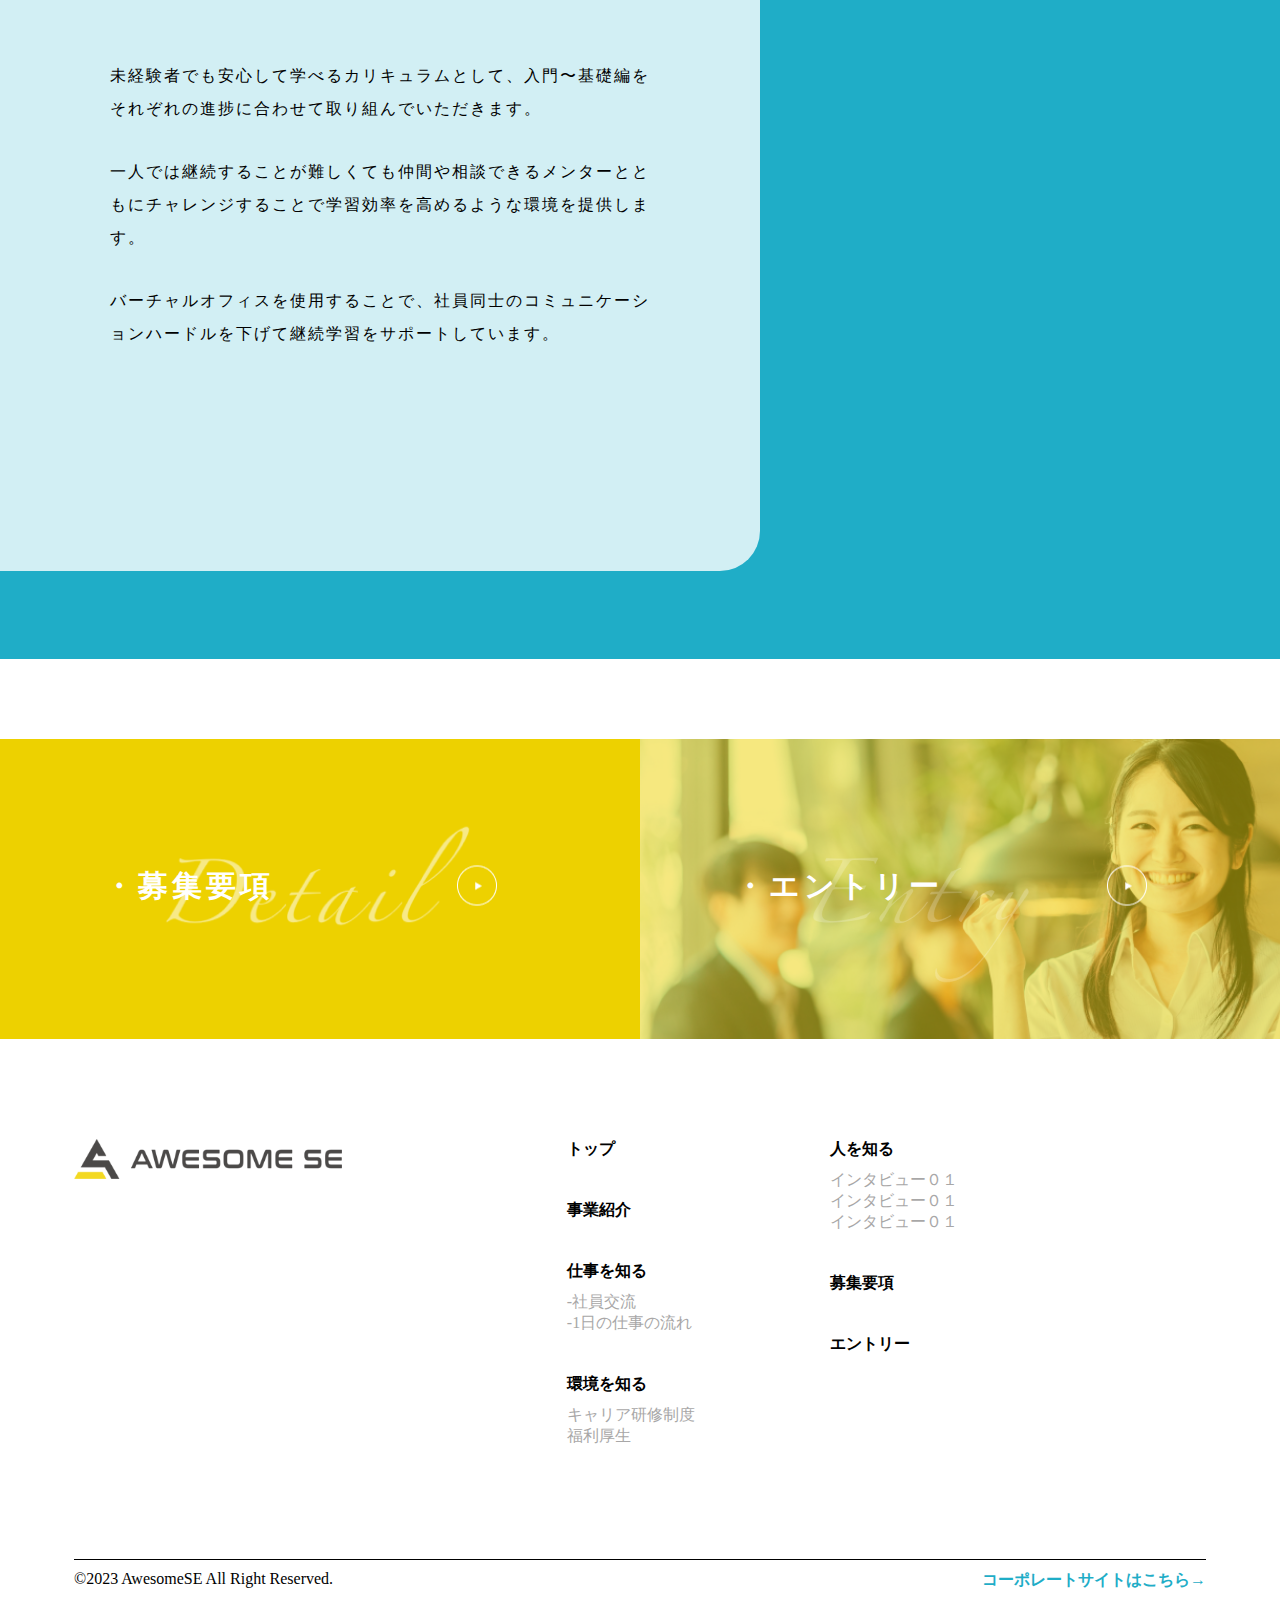
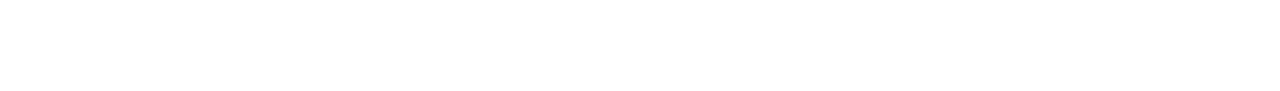
==== commit 4fb78e6a: "CSSの一部修正。jQueryの追加。" ====
--- a/index.html
+++ b/index.html
@@ -7,6 +7,8 @@
     <meta name="viewport" content="width=device-width, initial-scale=1.0">
     <link rel="stylesheet" href="./welfare.css">
     <title>福利厚生</title>
+    <meta name="viewport" content="width=device-width,initial-scale=1">
+    <script src="https://ajax.googleapis.com/ajax/libs/jquery/3.5.1/jquery.min.js"></script>
   </head>
 
   <body>
@@ -28,10 +30,15 @@
           <li class="header-navListItem"><a href="#" class="link">募集要項</a></li>
           <li class="header-navListItem"><a href="#" class="link">エントリー</a></li>
         </ul>
+
+        <div class="header-navIcon">
+          <span class="header-navIconLine"></span>
+        </div>
       </nav>
     </header>
+
     <main>
-      <div class="title">
+      <div class="title js-fade">
         <div class="title-logo">
           <img class="title-logoImg" src="./img/Welfare-title.png" alt="welfare">
         </div>
@@ -55,7 +62,7 @@
           </div>
 
           <div class="columns">
-            <div class="columns-item">
+            <div class="columns-item js-fade">
               <div class="columns-itemWrap">
                 <div class="columns-itemImgArea">
                   <img class="columns-itemImg" src="./img/icon1.png" alt="イラストアイコン">
@@ -65,7 +72,7 @@
               </div>
             </div>
 
-            <div class="columns-item">
+            <div class="columns-item js-fade">
               <div class="columns-itemWrap">
                 <div class="columns-itemImgArea">
                   <img class="columns-itemImg" src="./img/icon1.png" alt="イラストアイコン">
@@ -75,7 +82,7 @@
               </div>
             </div>
 
-            <div class="columns-item">
+            <div class="columns-item js-fade">
               <div class="columns-itemWrap">
                 <div class="columns-itemImgArea">
                   <img class="columns-itemImg" src="./img/icon1.png" alt="イラストアイコン">
@@ -85,7 +92,7 @@
               </div>
             </div>
 
-            <div class="columns-item">
+            <div class="columns-item js-fade">
               <div class="columns-itemWrap">
                 <div class="columns-itemImgArea">
                   <img class="columns-itemImg" src="./img/icon1.png" alt="イラストアイコン">
@@ -95,7 +102,7 @@
               </div>
             </div>
 
-            <div class="columns-item">
+            <div class="columns-item js-fade">
               <div class="columns-itemWrap">
                 <div class="columns-itemImgArea">
                   <img class="columns-itemImg" src="./img/icon1.png" alt="イラストアイコン">
@@ -160,6 +167,7 @@
               <img src="./img/playButton.png" alt="再生ボタン">
             </div>
           </div>
+          <div class="banner-itemBg"></div>
         </div>
       </div>
 
@@ -185,8 +193,12 @@
             <li class="footer-navListItemWrap">
               <a class="footer-navListItem" href="#">仕事を知る</a>
               <div class="footer-navListIcon hidden-pc">&gt;</div>
-            </li>
-            <div class="footer-navListDetail">
+              <div class="footer-navListDetail hidden-sp">
+                <a class="footer-navListDetailItem"><span>-</span>社員交流</a>
+                <a class="footer-navListDetailItem"><span>-</span>1日の仕事の流れ</a>
+              </div>
+            </li>
+            <div class="footer-navListDetail  hidden-pc">
               <a class="footer-navListDetailItem"><span>-</span>社員交流</a>
               <a class="footer-navListDetailItem"><span>-</span>1日の仕事の流れ</a>
             </div>
@@ -194,21 +206,21 @@
             <li class="footer-navListItemWrap">
               <a class="footer-navListItem" href="#">環境を知る</a>
               <div class="footer-navListIcon hidden-pc">&gt;</div>
-            </li>
-            <div class="footer-navListDetail hidden-sp">
-              <a class="footer-navListDetailItem">キャリア研修制度</a>
-              <a class="footer-navListDetailItem">福利厚生</a>
-            </div>
+              <div class="footer-navListDetail hidden-sp">
+                <a class="footer-navListDetailItem">キャリア研修制度</a>
+                <a class="footer-navListDetailItem">福利厚生</a>
+              </div>
+            </li>
 
             <li class="footer-navListItemWrap">
               <a class="footer-navListItem" href="#">人を知る</a>
               <div class="footer-navListIcon hidden-pc">&gt;</div>
-            </li>
-            <div class="footer-navListDetail hidden-sp">
-              <a class="footer-navListDetailItem">インタビュー０１</a>
-              <a class="footer-navListDetailItem">インタビュー０１</a>
-              <a class="footer-navListDetailItem">インタビュー０１</a>
-            </div>
+              <div class="footer-navListDetail hidden-sp">
+                <a class="footer-navListDetailItem">インタビュー０１</a>
+                <a class="footer-navListDetailItem">インタビュー０１</a>
+                <a class="footer-navListDetailItem">インタビュー０１</a>
+              </div>
+            </li>
 
             <li class="footer-navListItemWrap">
               <a class="footer-navListItem" href="#">募集要項</a>
@@ -226,6 +238,33 @@
         <a class="footer-item" href="#">コーポレートサイトはこちら→</a>
       </div>
     </footer>
+
+    <script>
+      $(function () {
+        jQuery(window).scroll();
+        $(window).scroll(function () {
+          $('.js-fade').each(function () {
+            let position = $(this).offset().top;
+            let scroll = $(window).scrollTop();
+            let windowHeight = $(window).height();
+            if (scroll > position - windowHeight + 100) {
+              $(this).addClass('active');
+            }
+          });
+        });
+
+
+        $('.header-navIcon').on('click', function () {
+          $(this).toggleClass('active');
+
+          if ($(this).hasClass('active')) {
+            $('.header-navList').addClass('active');
+          } else {
+            $('.header-navList').removeClass('active');
+          }
+        });
+      });
+    </script>
   </body>
 
 </html>--- a/welfare.css
+++ b/welfare.css
@@ -6,7 +6,19 @@
   color: inherit;
 }
 
-
+/* フェードインする要素 */
+.js-fade {
+  opacity: 0;
+  visibility: hidden;
+  transform: translateY(80px);
+  transition: opacity 1s, visibility 1s, transform 1s;
+}
+
+.active {
+  opacity: 1;
+  visibility: visible;
+  transform: translateY(0px);
+}
 
 .header {
   display: flex;
@@ -150,6 +162,12 @@
   background-size: cover;
 }
 
+.banner-itemBg {
+  background-color: rgb(237, 209, 0, 0.5);
+  height: 100%;
+  width: 100%;
+}
+
 /* フッター */
 .footer {
   margin: 0 auto;
@@ -183,6 +201,10 @@
 .footer-item:last-child {
   font-weight: bold;
   color: #1FADC7;
+}
+
+.footer-item:last-child:hover {
+  color: #a0a0a0;
 }
 
 @media screen and (min-width: 769px) {
@@ -374,9 +396,7 @@
     margin-top: 80px;
   }
 
-  .footer-item:last-child:hover {
-    color: #a0a0a0;
-  }
+
 
 }
 
@@ -409,15 +429,90 @@
     width: 70%;
   }
 
+  /* ハンバーガーメニュー */
   .header-nav {
     display: block;
     border-top: #EDD100 solid 2px;
     width: 80%;
+    height: 100%;
   }
 
   .header-navList {
-    display: none;
-  }
+    position: fixed;
+    top: 0;
+    right: 0;
+    text-align: center;
+    width: 100%;
+    transform: translateY(-100%);
+    transition: all 0.8s;
+    z-index: 2;
+    width: 100%;
+    margin: 0 auto;
+    padding: 40px;
+    background: #EDD100;
+  }
+
+  .header-navListItem {
+    display: block;
+    margin-top: 20px;
+  }
+
+  .header-navIcon {
+    display: block;
+    position: fixed;
+    top: 20px;
+    right: 20px;
+    width: 60px;
+    height: 60px;
+    cursor: pointer;
+    z-index: 3;
+    background-color: #FFF;
+    border-radius: 10px;
+  }
+
+  .header-navIconLine {
+    display: block;
+    height: 1.5px;
+    width: 40px;
+    background-color: #000;
+    content: "";
+    position: absolute;
+    top: 20px;
+    left: 10px;
+    transition: .30s;
+  }
+
+  .header-navIconLine::after {
+    display: block;
+    height: 1.5px;
+    width: 40px;
+    background-color: #000;
+    content: "";
+    position: absolute;
+    top: 20px;
+  }
+
+  .active .header-navIconLine {
+    top: 30px;
+    -webkit-transform: rotate(-45deg);
+    -moz-transform: rotate(-45deg);
+    transform: rotate(-45deg);
+    transition: .30s;
+  }
+
+  .active .header-navIconLine::after {
+    top: 0px;
+    -webkit-transform: rotate(90deg);
+    -moz-transform: rotate(90deg);
+    transform: rotate(90deg);
+    transition: .30s;
+  }
+
+  .active {
+    transform: translateY(0%);
+  }
+
+
 
   /* タイトル */
   .title {
